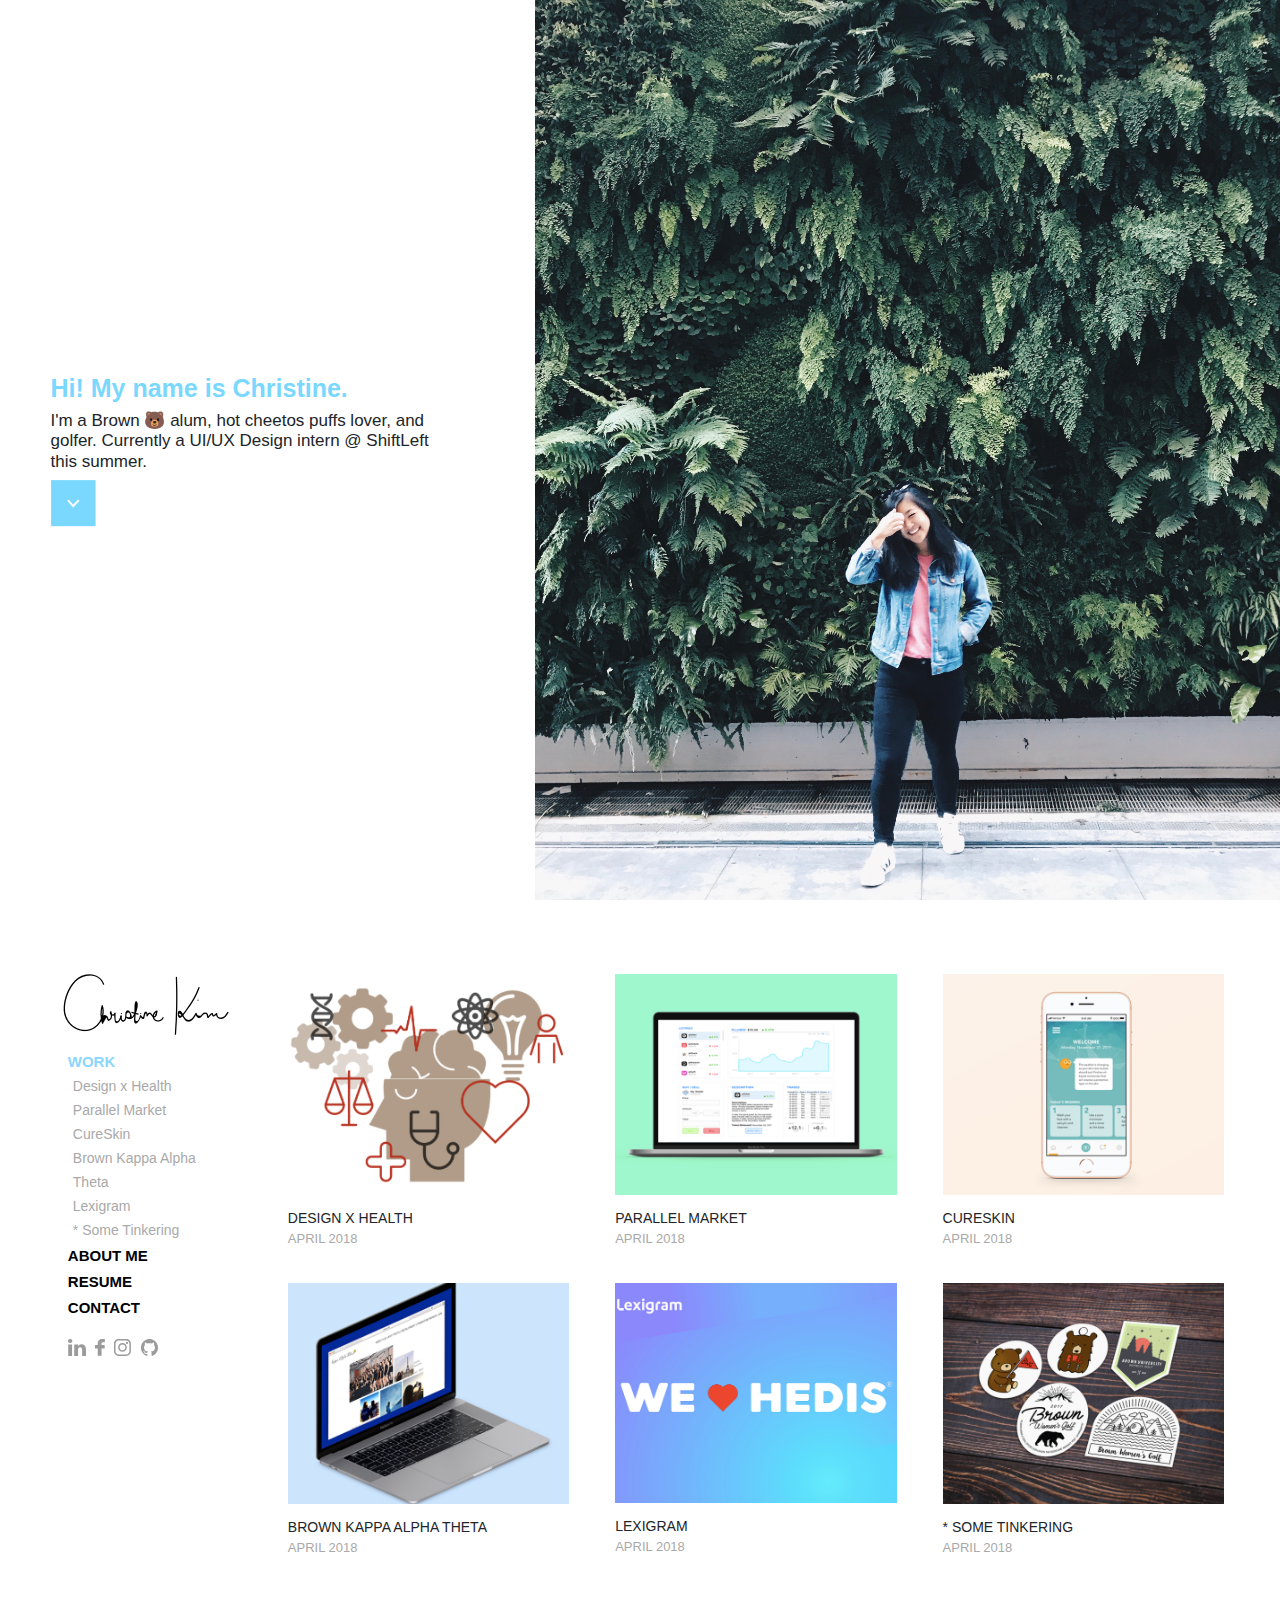
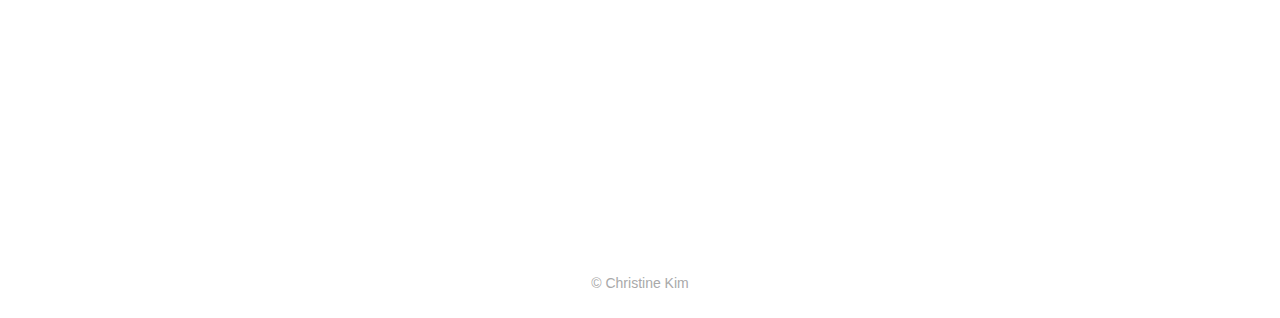
==== index.html @ 2bc2bf35 "portfolio code initial push" ====
<!DOCTYPE HTML>
<html>
<head>
    <meta charset="utf-8"/>
    <title>Christine Kim</title>
    <link rel="icon" href="images/star.png"/>
    
    <!-- CSS-->
    <link rel="stylesheet" href="https://maxcdn.bootstrapcdn.com/bootstrap/4.0.0/css/bootstrap.min.css" integrity="sha384-Gn5384xqQ1aoWXA+058RXPxPg6fy4IWvTNh0E263XmFcJlSAwiGgFAW/dAiS6JXm" crossorigin="anonymous">
    <link rel="stylesheet" href="style.css"/>
    
    <!-- JS -->
    <script src="https://code.jquery.com/jquery-3.3.1.min.js" integrity="sha256-FgpCb/KJQlLNfOu91ta32o/NMZxltwRo8QtmkMRdAu8=" crossorigin="anonymous"></script>
    <script src="https://maxcdn.bootstrapcdn.com/bootstrap/4.0.0/js/bootstrap.min.js" integrity="sha384-JZR6Spejh4U02d8jOt6vLEHfe/JQGiRRSQQxSfFWpi1MquVdAyjUar5+76PVCmYl" crossorigin="anonymous"></script>
</head>
<body>
    <!--HERO IMG-->
    <div class="container" id="hero">
        <div class="row">
            <div class="col-sm">
                <div>
                    <h1>Hi! My name is Christine.</h1>
                    <h2>I'm a Brown 🐻 alum, hot cheetos puffs lover, and golfer. Currently a UI/UX Design intern @ ShiftLeft this summer.</h2>
                    <a href="#body"><img src="images/button.png" alt="Down Button"></a>
                </div>
            </div>
            <div class="col-sm">
                <img src="images/header.jpg" id="headerimg">
            </div>
        </div>
    </div>
    <br>
    
    <!--PORTFOLIO-->
    <div class="container" id="body">
        <div class="row">
    
    <!--NAVBAR-->
            <div class="col-sm-2 nav_bar">
                <a href="index.html"><img src="images/logo.png" alt="Christine Logo"></a>
                <ul>
                    <li><a href="index.html"><h3 style="color:#8BD7FC;">WORK</h3></a></li>
                    <ul class="worklink">
                        <li><a href="designhealth.html">Design x Health</a></li>
                        <li><a href="parallel.html">Parallel Market</a></li>
                        <li><a href="cureskin.html">CureSkin</a></li>
                        <li><a href="theta.html">Brown Kappa Alpha Theta</a></li>
                        <li><a href="lexigram.html">Lexigram</a></li>
                        <li><a href="tinker.html">* Some Tinkering</a></li>
                    </ul>
                    <li><a href="aboutme.html"><h3>ABOUT ME</h3></a></li>
                    <li><a href="resume.html"><h3>RESUME</h3></a></li>
                    <li><a href="contact.html"><h3>CONTACT</h3></a></li>
                </ul>
                <div class="socialmedia">
                    <a href="https://www.linkedin.com/in/christine-kim-6b3375a8/"><img src="images/linkedin.svg" alt="LinkedIn"></a>
                    <a href="https://www.facebook.com/chikikim"><img src="images/facebook.svg" alt="Facebook"></a>
                    <a href="https://www.instagram.com/xchiki/"><img src="images/instagram.svg" alt="Instagram"></a>
                    <a href="https://github.com/xchiki/"><img src="images/github.svg" alt="GitHub"></a>
                </div>
            </div>
    
    <!--MY WORKS-->
            <div class="col-sm work">
                <div class="container">
                    <div class="row">
                        <div class="col-sm">
                            <a href="designhealth.html"><img src="images/designhealth.png" alt="Design x Health"></a>
                            <h3>DESIGN X HEALTH</h3>
                            <h4>APRIL 2018</h4>
                        </div>
                        <div class="col-sm">
                            <a href="parallel.html"><img src="images/parallel.png" alt="Parallel Market"></a>
                            <h3>PARALLEL MARKET</h3>
                            <h4>APRIL 2018</h4>
                        </div>
                        <div class="col-sm">
                            <a href="cureskin.html"><img src="images/cureskin.png" alt="CureSkin"></a>
                            <h3>CURESKIN</h3>
                            <h4>APRIL 2018</h4>
                        </div>
                    </div>
                    <div class="row">
                        <div class="col-sm">
                            <a href="theta.html"><img src="images/theta.png" alt="Theta"></a>
                            <h3>BROWN KAPPA ALPHA THETA</h3>
                            <h4>APRIL 2018</h4>
                        </div>
                        <div class="col-sm">
                            <a href="lexigram.html"><img src="images/lexigram.png" alt="Lexigram"></a>
                            <h3>LEXIGRAM</h3>
                            <h4>APRIL 2018</h4>
                        </div>
                        <div class="col-sm">
                            <a href="tinker.html"><img src="images/tinker.png" alt="Tinkering"></a>
                            <h3>* SOME TINKERING</h3>
                            <h4>APRIL 2018</h4>
                        </div>
                    </div>
                </div>
            </div>
        </div>
    </div>
    <h5>© Christine Kim</h5>
</body>
</html>
---- style.css ----
html, body {
    font-family: 'proxima-nova', sans-serif;
    width: 100vw;
	margin: 0;
	padding: 0;
}

/*----------HERO----------*/
#hero {
    width: 100vw;
    max-width: 100vw;
    margin: 0;
    padding: 0;
}

#headerimg {
    height: 100vh;
    float: right;
}

#hero .col-sm:nth-child(1) {
    padding: 5%;
    display: grid;
    align-items: center;
}

#hero .col-sm h1 {
    font-size: 25px;
    font-weight: 600;
    color: #7AD8FF;
}

#hero .col-sm h2 {
    font-size: 17px;
    font-weight: 400;
}

#body {
    min-height: 100vh;
	min-width: 100vw;
	margin: 0!important;
	padding: 0 25px;
}

/*----------NAV BAR----------*/
.nav_bar {
    margin-top: 4%;
    margin-left: 3%;
}

.nav_bar img:nth-child(1) {
    margin-bottom: 7%;
}

.nav_bar h3 {
    font-size: 15px;
    font-weight: 600;
}

.nav_bar ul {
    list-style: none;
    padding: 5px;
    margin-bottom: 0px;
}

.nav_bar ul a {
    text-decoration: none;
    color: black;
}

.nav_bar ul a:focus, .nav_bar ul a:hover, .nav_bar li a:active, .nav_bar ul a:hover {
    color: #8BD7FC;
}

.worklink {
    margin-top: -10px;
}

.worklink li a {
    color: darkgray;
    font-size: 14px;
    font-weight: 300;
}

.worklink li a:hover {
    color: black;
}

.worklink li a:focus {
    color: #8BD7FC;
}

.socialmedia {
    margin-left: 3%;
    margin-top: 5%;
}

.socialmedia img {
    height: 17px;
    margin-right: 5px;
}

.socialmedia img:hover {
    opacity: 0.5;
}

/*----------PORTFOLIO PREVIEW----------*/
.work {
    margin-top: 4%;
    width: 80vw;
}

.work img {
    width: 22vw;
}

.work img:hover {
    opacity: 0.5;
}

.work .row {
    margin-bottom: 3%;
}

.work h3 {
    font-size: 14px;
    margin-top: 15px;
    margin-bottom: 4px;
}

.work h4 {
    font-size: 13px;
    color: darkgrey;
    font-weight: 300;
}

h5 {
    text-align: center;
    font-size: 14px;
    color: darkgrey;
    margin-bottom: 2%;
    margin-top: 4%;
}

/*----------DESIGN X HEALTH----------*/
.col-sm.portfolio_piece h1 {
    font-size: 30px;
    font-weight: 700;
    text-align: center;
    margin-top: 8%;
    margin-bottom: 2%;
}

.col-sm.portfolio_piece p {
    width: 55vw;
    margin: 0 auto;
    color: #999999;
    font-weight: 400;
}

.col-sm.portfolio_piece img {
    width: 55vw;
}

/*----------CURE SKIN----------*/
.row.cureskin_three img {
    width: 20vw;
}

.row.cureskin_four img {
    width: 15vw;
}

/*----------ABOUT ME, RESUME----------*/
.col-sm.nav_item h1 {
    font-size: 30px;
    font-weight: 700;
    text-align: center;
    margin-top: 8%;
    margin-bottom: 4%;
}

.col-sm.nav_item p {
    width: 35vw;
    margin: 0 auto;
}

.col-sm.nav_item img {
    width: 35vw;
}

/*----------CONTACT----------*/
.contact_form {
    width: 35vw;
    margin: 0 auto;
}

.contact_form input, .contact_form textarea {
    display: block;
    width: 35vw;
    height: 3vw;
    border-radius: 5px;
    outline: none;
    box-shadow: none;
    padding-left: 10px;
    border: solid 1px #DDDDDD;
    font-weight: 500;
    font-size: 15px;
}

.contact_form input::placeholder, .contact_form textarea::placeholder {
    color: #DDDDDD;
}

.contact_form textarea {
    padding: 10px;
}

.contact_form label {
    margin-bottom: 5px;
    color: #999999;
    font-size: 15px;
    font-weight: 600;
}

#submit {
    width: 100px;
    background-color: #8BD7FC;
    border: 0;
    color: white;
    padding-top: 4px;
    padding-left: 0px;
    padding-right: 0px;
    margin: 0 auto;
}

/*----------THANK YOU----------*/
.col-sm.thank_you h1 {
    font-size:30px;
    font-weight: 700;
    text-align: center;
    margin-top: 8%;
    margin-bottom: 4%;
}

.col-sm.thank_you p {
    width: 6vw;
    margin: 0 auto;
}
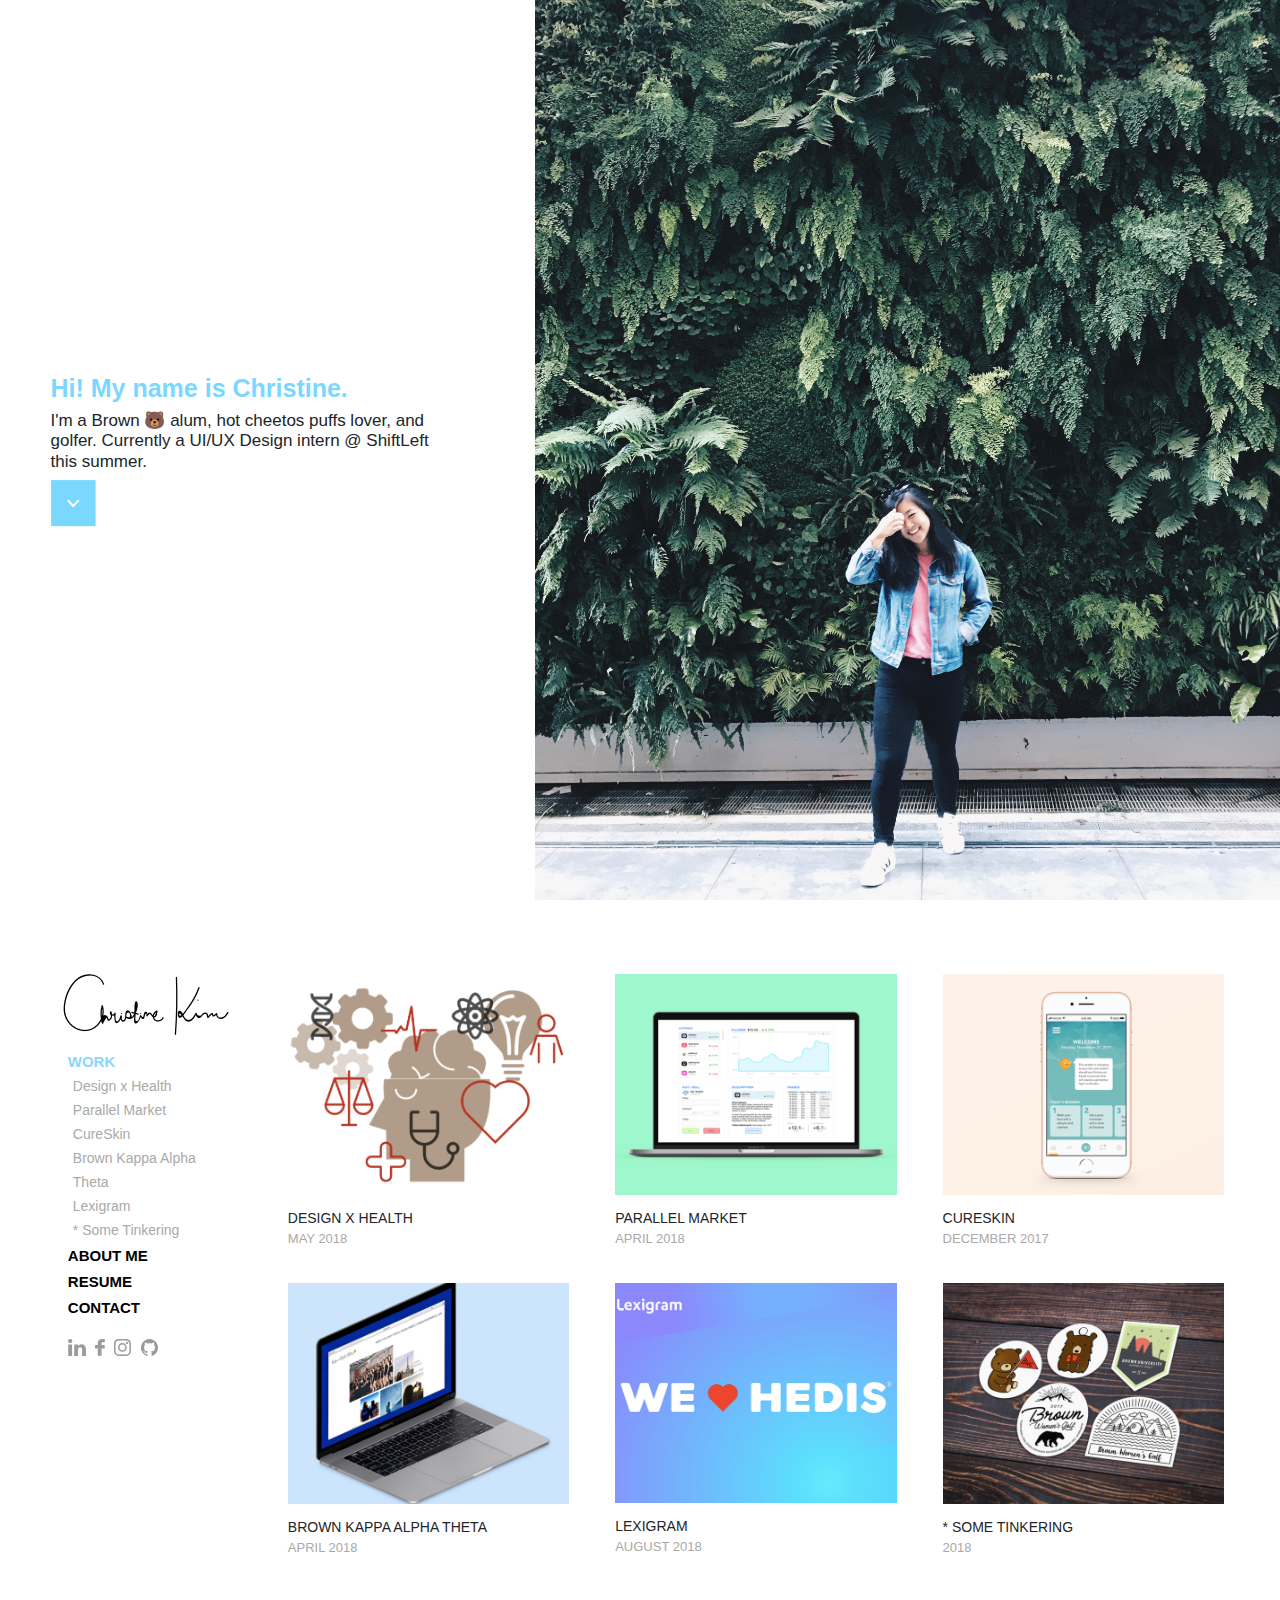
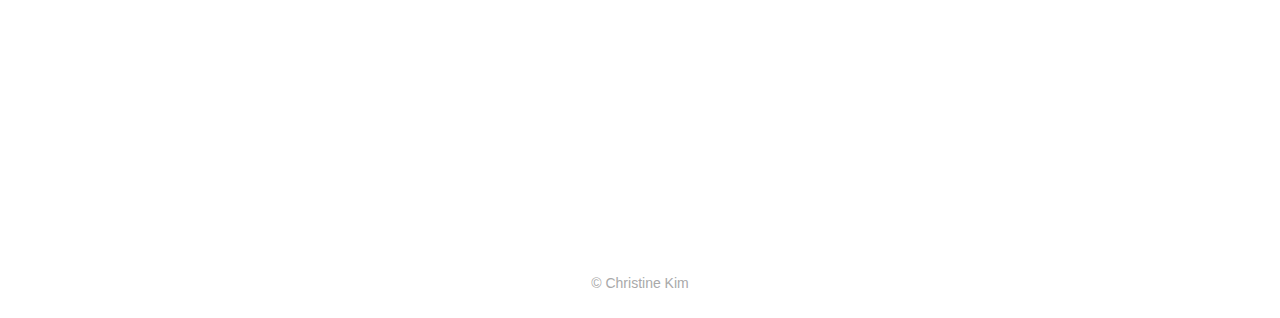
==== commit 19fcbf86: "form submit" ====
--- a/index.html
+++ b/index.html
@@ -67,7 +67,7 @@
                         <div class="col-sm">
                             <a href="designhealth.html"><img src="images/designhealth.png" alt="Design x Health"></a>
                             <h3>DESIGN X HEALTH</h3>
-                            <h4>APRIL 2018</h4>
+                            <h4>MAY 2018</h4>
                         </div>
                         <div class="col-sm">
                             <a href="parallel.html"><img src="images/parallel.png" alt="Parallel Market"></a>
@@ -77,7 +77,7 @@
                         <div class="col-sm">
                             <a href="cureskin.html"><img src="images/cureskin.png" alt="CureSkin"></a>
                             <h3>CURESKIN</h3>
-                            <h4>APRIL 2018</h4>
+                            <h4>DECEMBER 2017</h4>
                         </div>
                     </div>
                     <div class="row">
@@ -89,12 +89,12 @@
                         <div class="col-sm">
                             <a href="lexigram.html"><img src="images/lexigram.png" alt="Lexigram"></a>
                             <h3>LEXIGRAM</h3>
-                            <h4>APRIL 2018</h4>
+                            <h4>AUGUST 2018</h4>
                         </div>
                         <div class="col-sm">
                             <a href="tinker.html"><img src="images/tinker.png" alt="Tinkering"></a>
                             <h3>* SOME TINKERING</h3>
-                            <h4>APRIL 2018</h4>
+                            <h4>2018</h4>
                         </div>
                     </div>
                 </div>
